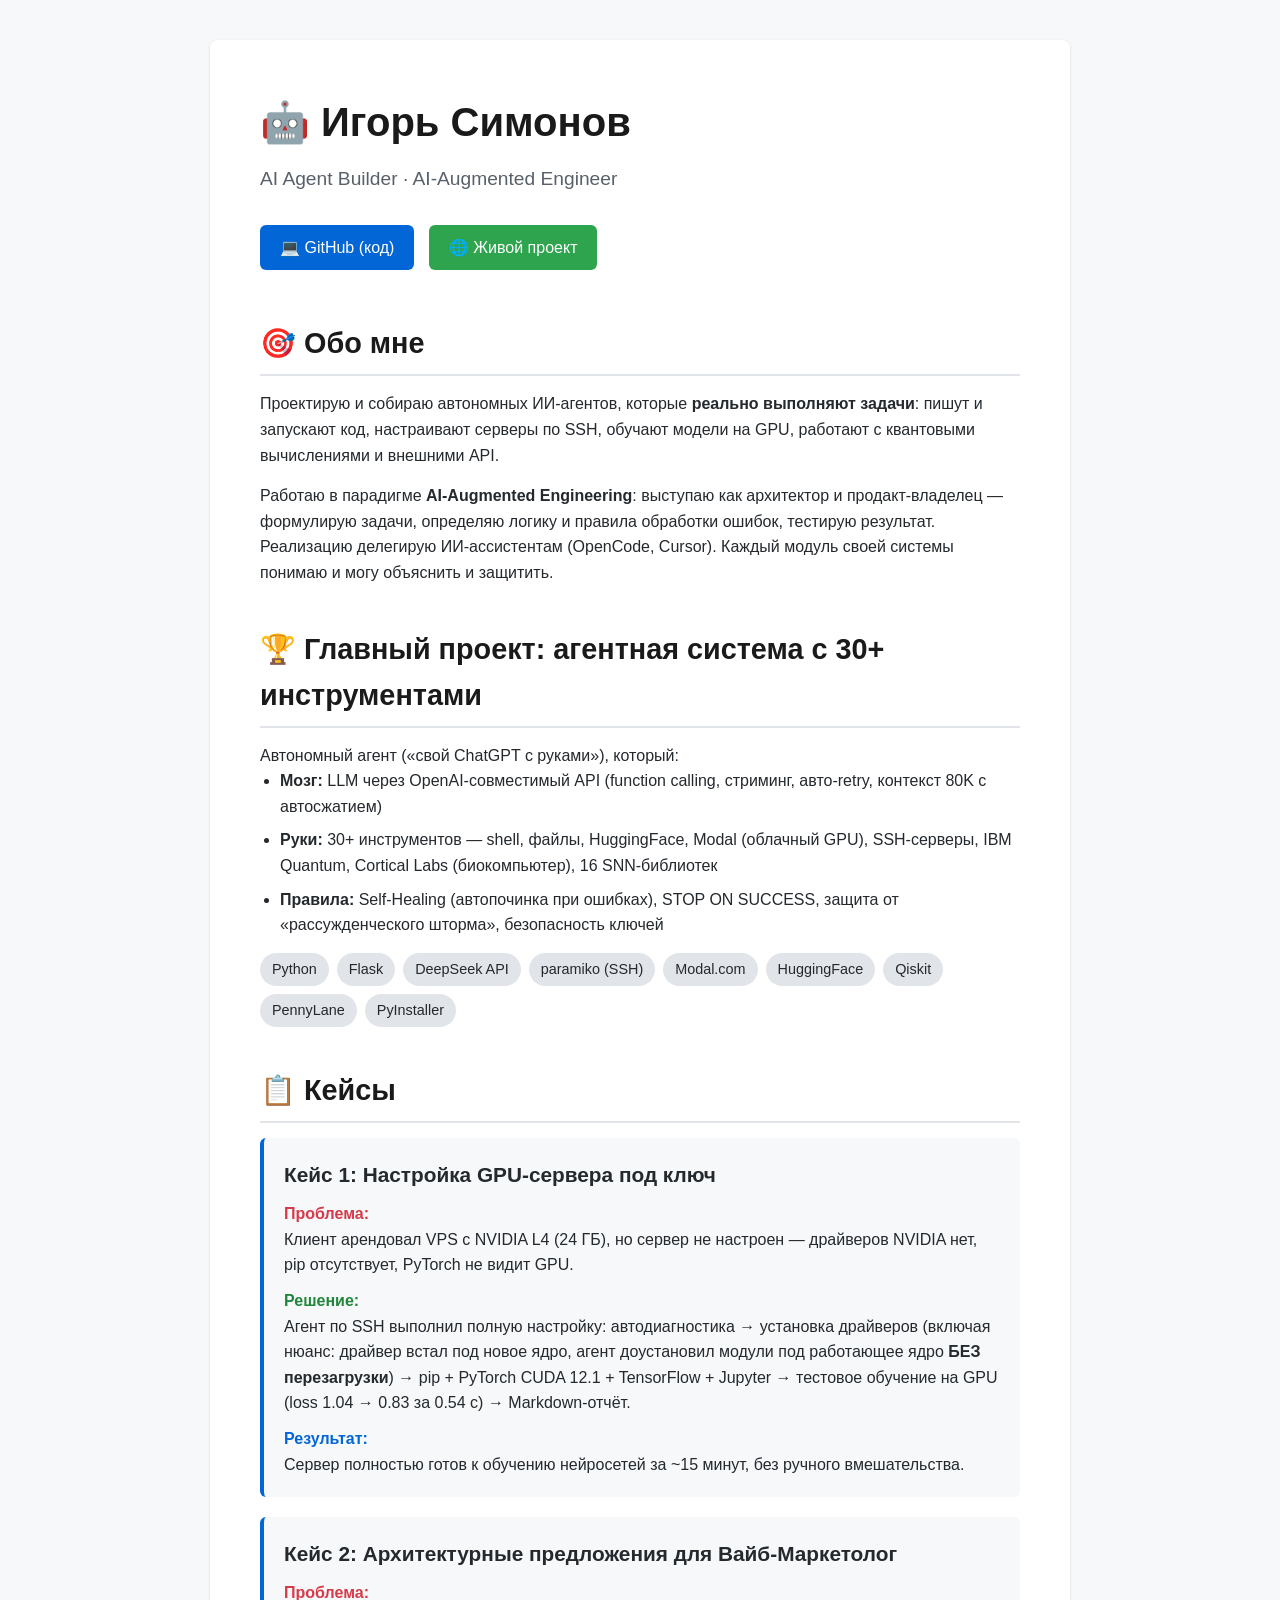
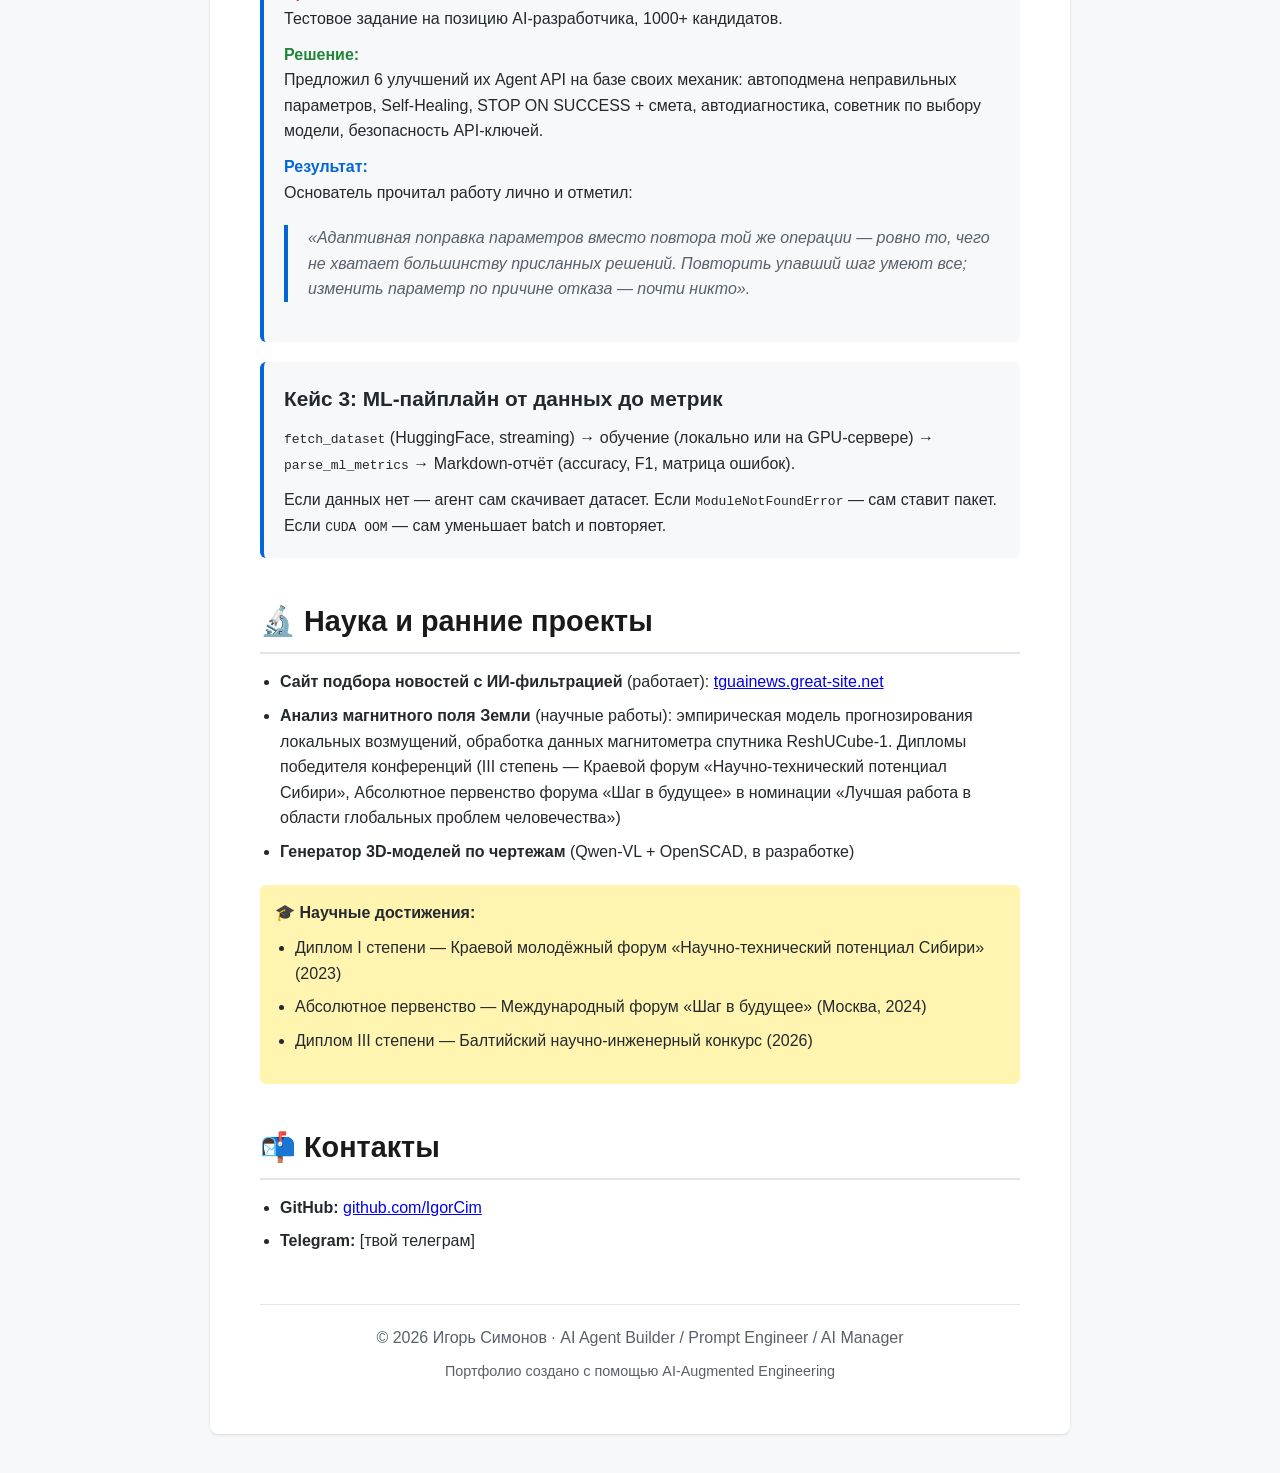
==== index.html @ d9178c5d "Добавить страницу портфолио" ====
<!DOCTYPE html>
<html lang="ru">
<head>
<meta charset="UTF-8">
<meta name="viewport" content="width=device-width, initial-scale=1.0">
<title>Игорь Симонов — AI Agent Builder</title>
<style>
* { margin: 0; padding: 0; box-sizing: border-box; }
body {
    font-family: -apple-system, BlinkMacSystemFont, 'Segoe UI', Roboto, sans-serif;
    line-height: 1.6;
    color: #24292e;
    max-width: 900px;
    margin: 0 auto;
    padding: 40px 20px;
    background: #f6f8fa;
}
.container { background: white; padding: 50px; border-radius: 8px; box-shadow: 0 1px 3px rgba(0,0,0,0.12); }
h1 { font-size: 2.5em; margin-bottom: 10px; color: #1a1a1a; }
h2 { font-size: 1.8em; margin-top: 40px; margin-bottom: 15px; padding-bottom: 8px; border-bottom: 2px solid #e1e4e8; color: #1a1a1a; }
h3 { font-size: 1.3em; margin-top: 25px; margin-bottom: 10px; color: #24292e; }
.subtitle { font-size: 1.2em; color: #586069; margin-bottom: 30px; }
.links { margin-bottom: 30px; }
.links a {
    display: inline-block;
    background: #0366d6;
    color: white;
    padding: 10px 20px;
    border-radius: 6px;
    text-decoration: none;
    margin-right: 10px;
    margin-bottom: 10px;
    font-weight: 500;
}
.links a:hover { background: #0256c4; }
.links a.secondary { background: #2ea44f; }
.links a.secondary:hover { background: #279042; }
.case {
    background: #f6f8fa;
    padding: 20px;
    border-radius: 6px;
    margin-bottom: 20px;
    border-left: 4px solid #0366d6;
}
.case h3 { margin-top: 0; }
.problem { font-weight: 600; color: #d73a49; }
.solution { font-weight: 600; color: #22863a; }
.result { font-weight: 600; color: #0366d6; }
blockquote {
    border-left: 4px solid #0366d6;
    padding-left: 20px;
    margin: 20px 0;
    color: #586069;
    font-style: italic;
}
ul { margin-left: 20px; margin-bottom: 15px; }
li { margin-bottom: 8px; }
.tools {
    display: flex;
    flex-wrap: wrap;
    gap: 8px;
    margin: 15px 0;
}
.tool {
    background: #e1e4e8;
    padding: 5px 12px;
    border-radius: 20px;
    font-size: 0.9em;
}
.science {
    background: #fff5b1;
    padding: 15px;
    border-radius: 6px;
    margin-top: 20px;
}
footer { margin-top: 50px; padding-top: 20px; border-top: 1px solid #e1e4e8; color: #586069; text-align: center; }
</style>
</head>
<body>
<div class="container">

<h1>🤖 Игорь Симонов</h1>
<p class="subtitle">AI Agent Builder · AI-Augmented Engineer</p>

<div class="links">
    <a href="https://github.com/IgorCim/ai-agent-system" target="_blank">💻 GitHub (код)</a>
    <a href="https://tguainews.great-site.net" target="_blank" class="secondary">🌐 Живой проект</a>
</div>

<h2>🎯 Обо мне</h2>
<p>Проектирую и собираю автономных ИИ-агентов, которые <strong>реально выполняют задачи</strong>: пишут и запускают код, настраивают серверы по SSH, обучают модели на GPU, работают с квантовыми вычислениями и внешними API.</p>
<p style="margin-top: 15px;">Работаю в парадигме <strong>AI-Augmented Engineering</strong>: выступаю как архитектор и продакт-владелец — формулирую задачи, определяю логику и правила обработки ошибок, тестирую результат. Реализацию делегирую ИИ-ассистентам (OpenCode, Cursor). Каждый модуль своей системы понимаю и могу объяснить и защитить.</p>

<h2>🏆 Главный проект: агентная система с 30+ инструментами</h2>
<p>Автономный агент («свой ChatGPT с руками»), который:</p>
<ul>
    <li><strong>Мозг:</strong> LLM через OpenAI-совместимый API (function calling, стриминг, авто-retry, контекст 80K с автосжатием)</li>
    <li><strong>Руки:</strong> 30+ инструментов — shell, файлы, HuggingFace, Modal (облачный GPU), SSH-серверы, IBM Quantum, Cortical Labs (биокомпьютер), 16 SNN-библиотек</li>
    <li><strong>Правила:</strong> Self-Healing (автопочинка при ошибках), STOP ON SUCCESS, защита от «рассужденческого шторма», безопасность ключей</li>
</ul>

<div class="tools">
    <span class="tool">Python</span>
    <span class="tool">Flask</span>
    <span class="tool">DeepSeek API</span>
    <span class="tool">paramiko (SSH)</span>
    <span class="tool">Modal.com</span>
    <span class="tool">HuggingFace</span>
    <span class="tool">Qiskit</span>
    <span class="tool">PennyLane</span>
    <span class="tool">PyInstaller</span>
</div>

<h2>📋 Кейсы</h2>

<div class="case">
    <h3>Кейс 1: Настройка GPU-сервера под ключ</h3>
    <p class="problem">Проблема:</p>
    <p>Клиент арендовал VPS с NVIDIA L4 (24 ГБ), но сервер не настроен — драйверов NVIDIA нет, pip отсутствует, PyTorch не видит GPU.</p>
    <p class="solution" style="margin-top: 10px;">Решение:</p>
    <p>Агент по SSH выполнил полную настройку: автодиагностика → установка драйверов (включая нюанс: драйвер встал под новое ядро, агент доустановил модули под работающее ядро <strong>БЕЗ перезагрузки</strong>) → pip + PyTorch CUDA 12.1 + TensorFlow + Jupyter → тестовое обучение на GPU (loss 1.04 → 0.83 за 0.54 с) → Markdown-отчёт.</p>
    <p class="result" style="margin-top: 10px;">Результат:</p>
    <p>Сервер полностью готов к обучению нейросетей за ~15 минут, без ручного вмешательства.</p>
</div>

<div class="case">
    <h3>Кейс 2: Архитектурные предложения для Вайб-Маркетолог</h3>
    <p class="problem">Проблема:</p>
    <p>Тестовое задание на позицию AI-разработчика, 1000+ кандидатов.</p>
    <p class="solution" style="margin-top: 10px;">Решение:</p>
    <p>Предложил 6 улучшений их Agent API на базе своих механик: автоподмена неправильных параметров, Self-Healing, STOP ON SUCCESS + смета, автодиагностика, советник по выбору модели, безопасность API-ключей.</p>
    <p class="result" style="margin-top: 10px;">Результат:</p>
    <p>Основатель прочитал работу лично и отметил:</p>
    <blockquote>«Адаптивная поправка параметров вместо повтора той же операции — ровно то, чего не хватает большинству присланных решений. Повторить упавший шаг умеют все; изменить параметр по причине отказа — почти никто».</blockquote>
</div>

<div class="case">
    <h3>Кейс 3: ML-пайплайн от данных до метрик</h3>
    <p><code>fetch_dataset</code> (HuggingFace, streaming) → обучение (локально или на GPU-сервере) → <code>parse_ml_metrics</code> → Markdown-отчёт (accuracy, F1, матрица ошибок).</p>
    <p style="margin-top: 10px;">Если данных нет — агент сам скачивает датасет. Если <code>ModuleNotFoundError</code> — сам ставит пакет. Если <code>CUDA OOM</code> — сам уменьшает batch и повторяет.</p>
</div>

<h2>🔬 Наука и ранние проекты</h2>
<ul>
    <li><strong>Сайт подбора новостей с ИИ-фильтрацией</strong> (работает): <a href="https://tguainews.great-site.net" target="_blank">tguainews.great-site.net</a></li>
    <li><strong>Анализ магнитного поля Земли</strong> (научные работы): эмпирическая модель прогнозирования локальных возмущений, обработка данных магнитометра спутника ReshUCube-1. Дипломы победителя конференций (III степень — Краевой форум «Научно-технический потенциал Сибири», Абсолютное первенство форума «Шаг в будущее» в номинации «Лучшая работа в области глобальных проблем человечества»)</li>
    <li><strong>Генератор 3D-моделей по чертежам</strong> (Qwen-VL + OpenSCAD, в разработке)</li>
</ul>

<div class="science">
    <strong>🎓 Научные достижения:</strong>
    <ul style="margin-top: 10px;">
        <li>Диплом I степени — Краевой молодёжный форум «Научно-технический потенциал Сибири» (2023)</li>
        <li>Абсолютное первенство — Международный форум «Шаг в будущее» (Москва, 2024)</li>
        <li>Диплом III степени — Балтийский научно-инженерный конкурс (2026)</li>
    </ul>
</div>

<h2>📬 Контакты</h2>
<ul>
    <li><strong>GitHub:</strong> <a href="https://github.com/IgorCim">github.com/IgorCim</a></li>
    <li><strong>Telegram:</strong> [твой телеграм]</li>
</ul>

<footer>
    <p>© 2026 Игорь Симонов · AI Agent Builder / Prompt Engineer / AI Manager </p>
    <p style="margin-top: 10px; font-size: 0.9em;">Портфолио создано с помощью AI-Augmented Engineering</p>
</footer>

</div>
</body>
</html>
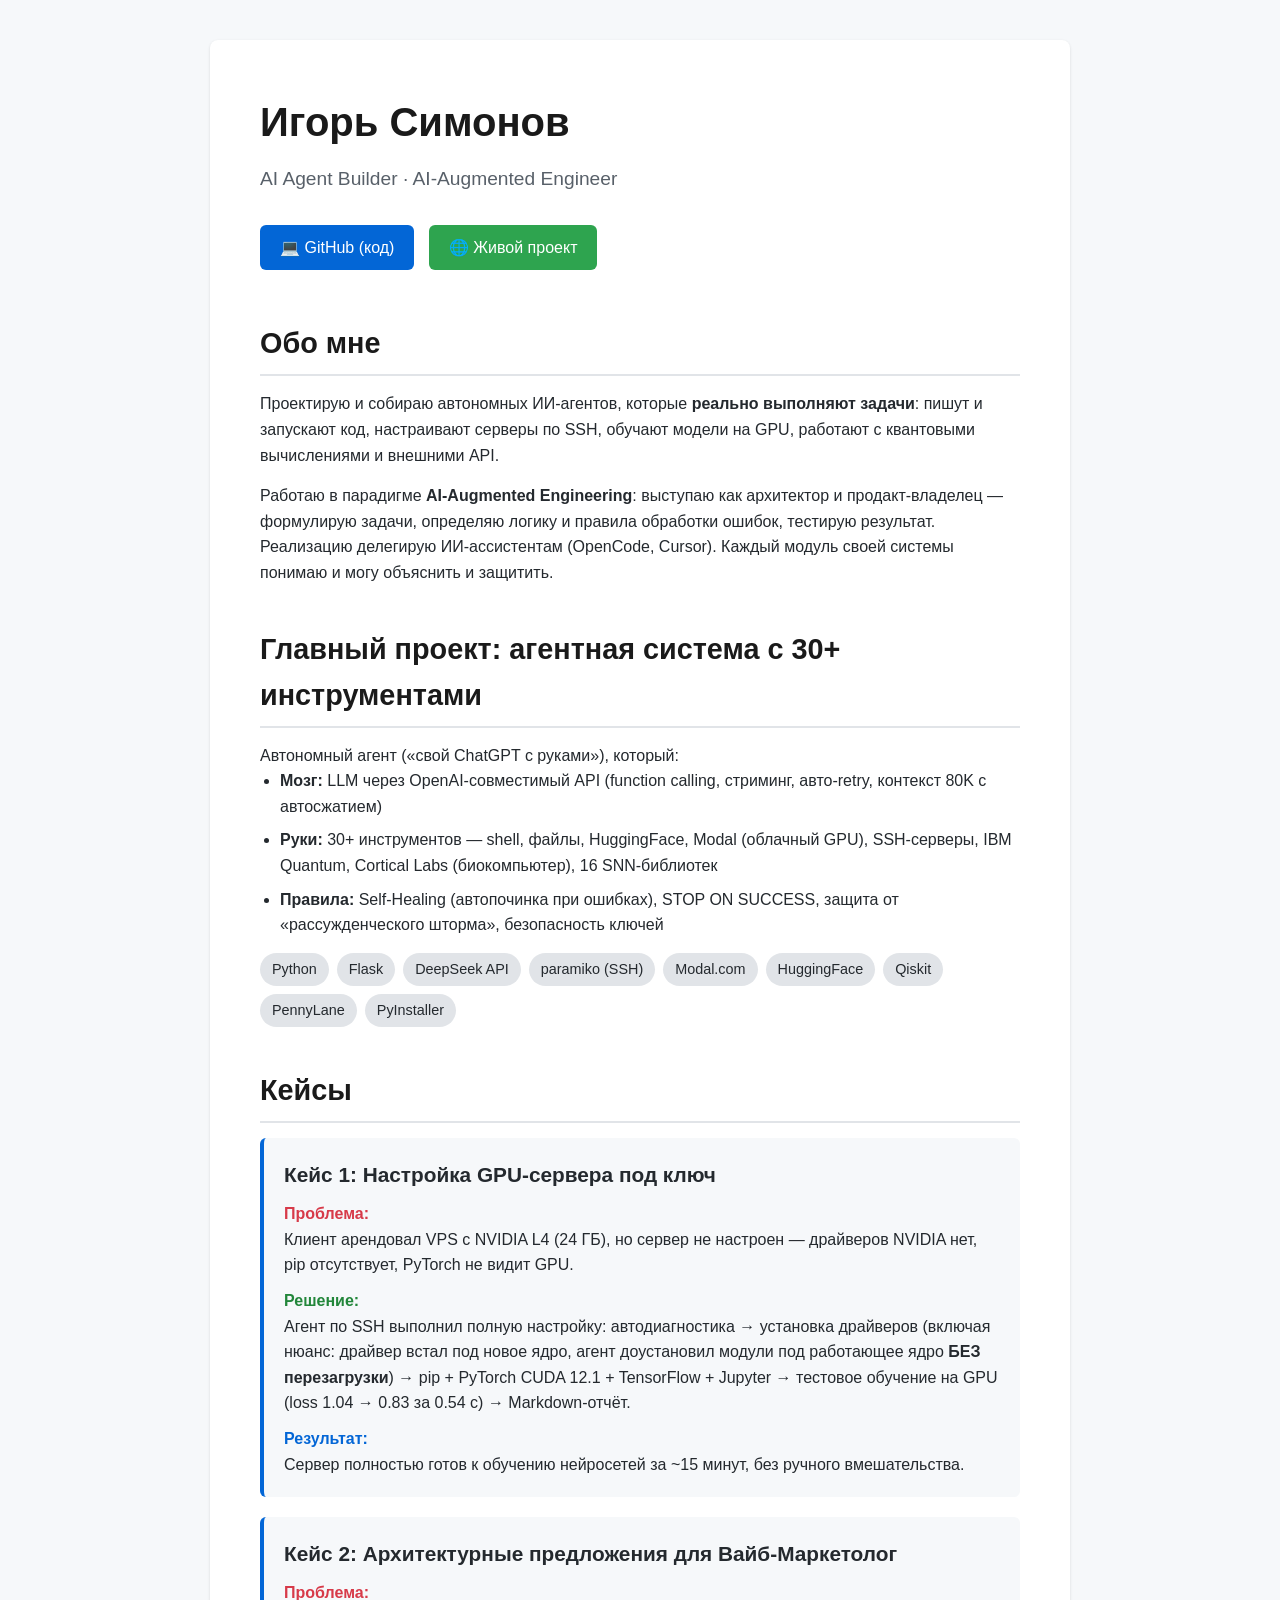
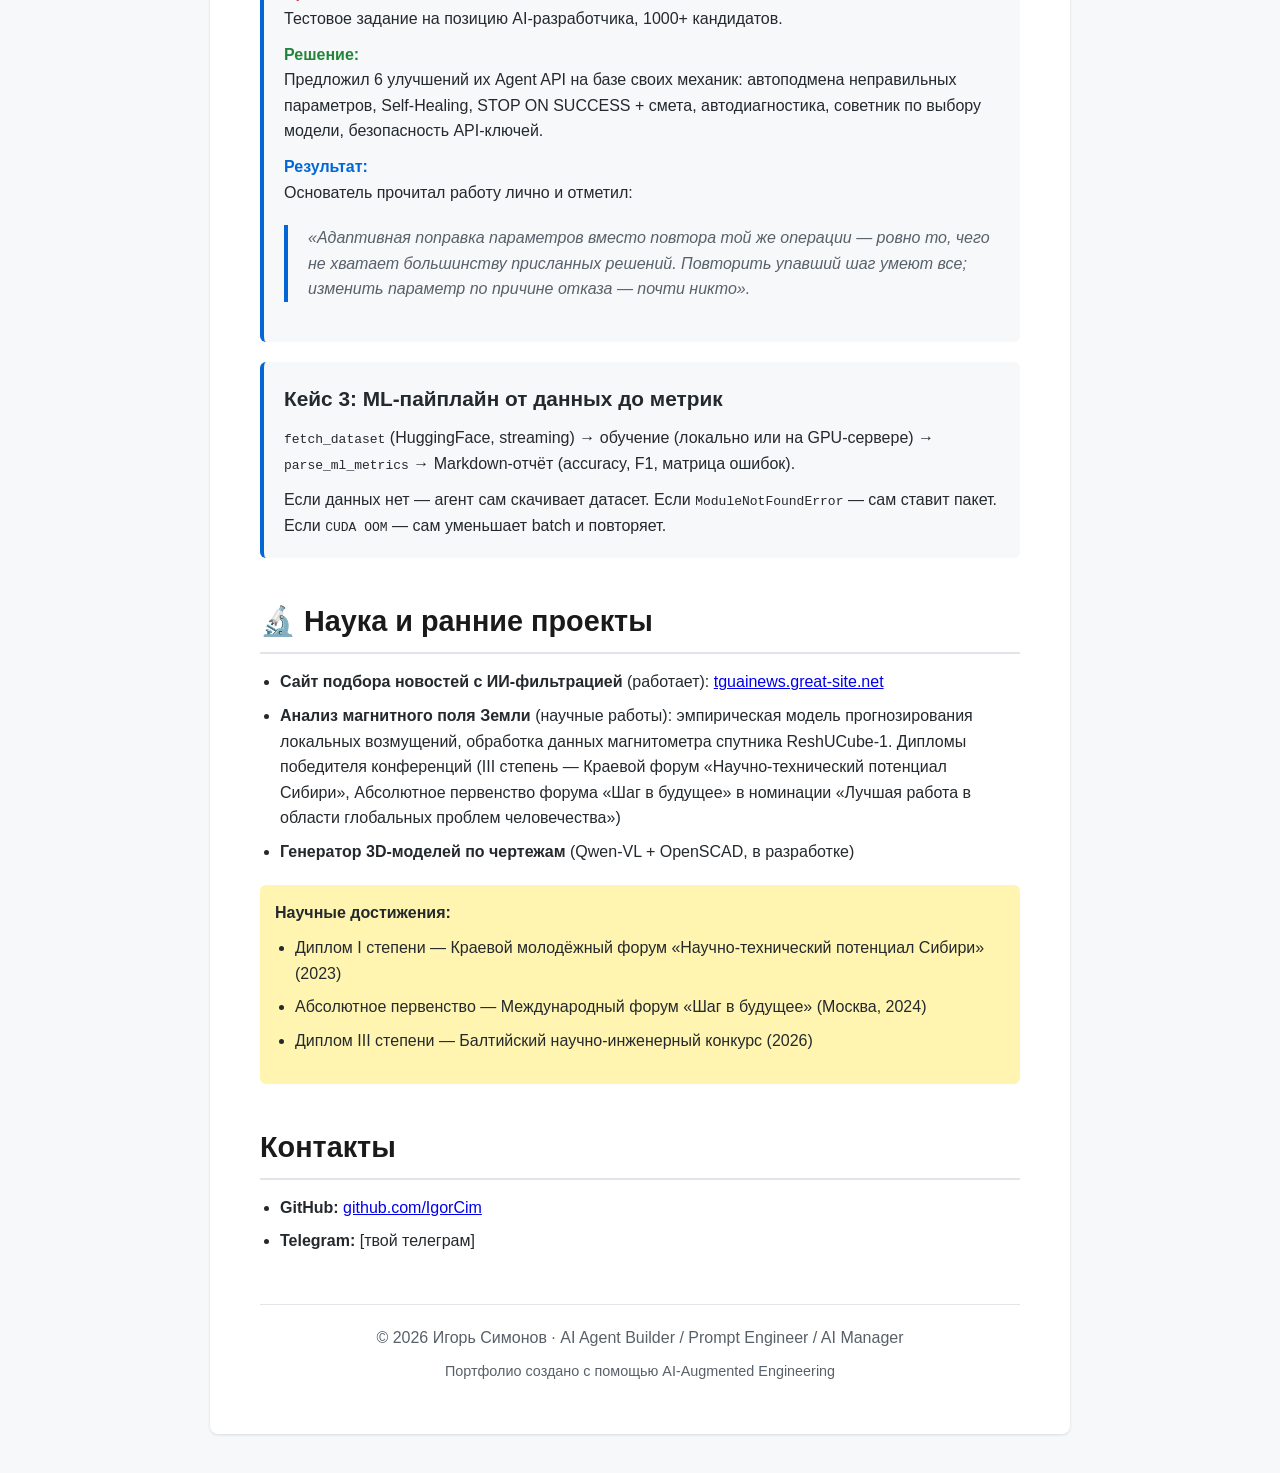
==== commit 3898d318: "Update index.html" ====
--- a/index.html
+++ b/index.html
@@ -79,7 +79,7 @@
 <body>
 <div class="container">
 
-<h1>🤖 Игорь Симонов</h1>
+<h1> Игорь Симонов</h1>
 <p class="subtitle">AI Agent Builder · AI-Augmented Engineer</p>
 
 <div class="links">
@@ -87,11 +87,11 @@
     <a href="https://tguainews.great-site.net" target="_blank" class="secondary">🌐 Живой проект</a>
 </div>
 
-<h2>🎯 Обо мне</h2>
+<h2> Обо мне</h2>
 <p>Проектирую и собираю автономных ИИ-агентов, которые <strong>реально выполняют задачи</strong>: пишут и запускают код, настраивают серверы по SSH, обучают модели на GPU, работают с квантовыми вычислениями и внешними API.</p>
 <p style="margin-top: 15px;">Работаю в парадигме <strong>AI-Augmented Engineering</strong>: выступаю как архитектор и продакт-владелец — формулирую задачи, определяю логику и правила обработки ошибок, тестирую результат. Реализацию делегирую ИИ-ассистентам (OpenCode, Cursor). Каждый модуль своей системы понимаю и могу объяснить и защитить.</p>
 
-<h2>🏆 Главный проект: агентная система с 30+ инструментами</h2>
+<h2> Главный проект: агентная система с 30+ инструментами</h2>
 <p>Автономный агент («свой ChatGPT с руками»), который:</p>
 <ul>
     <li><strong>Мозг:</strong> LLM через OpenAI-совместимый API (function calling, стриминг, авто-retry, контекст 80K с автосжатием)</li>
@@ -111,7 +111,7 @@
     <span class="tool">PyInstaller</span>
 </div>
 
-<h2>📋 Кейсы</h2>
+<h2> Кейсы</h2>
 
 <div class="case">
     <h3>Кейс 1: Настройка GPU-сервера под ключ</h3>
@@ -148,7 +148,7 @@
 </ul>
 
 <div class="science">
-    <strong>🎓 Научные достижения:</strong>
+    <strong> Научные достижения:</strong>
     <ul style="margin-top: 10px;">
         <li>Диплом I степени — Краевой молодёжный форум «Научно-технический потенциал Сибири» (2023)</li>
         <li>Абсолютное первенство — Международный форум «Шаг в будущее» (Москва, 2024)</li>
@@ -156,7 +156,7 @@
     </ul>
 </div>
 
-<h2>📬 Контакты</h2>
+<h2> Контакты</h2>
 <ul>
     <li><strong>GitHub:</strong> <a href="https://github.com/IgorCim">github.com/IgorCim</a></li>
     <li><strong>Telegram:</strong> [твой телеграм]</li>
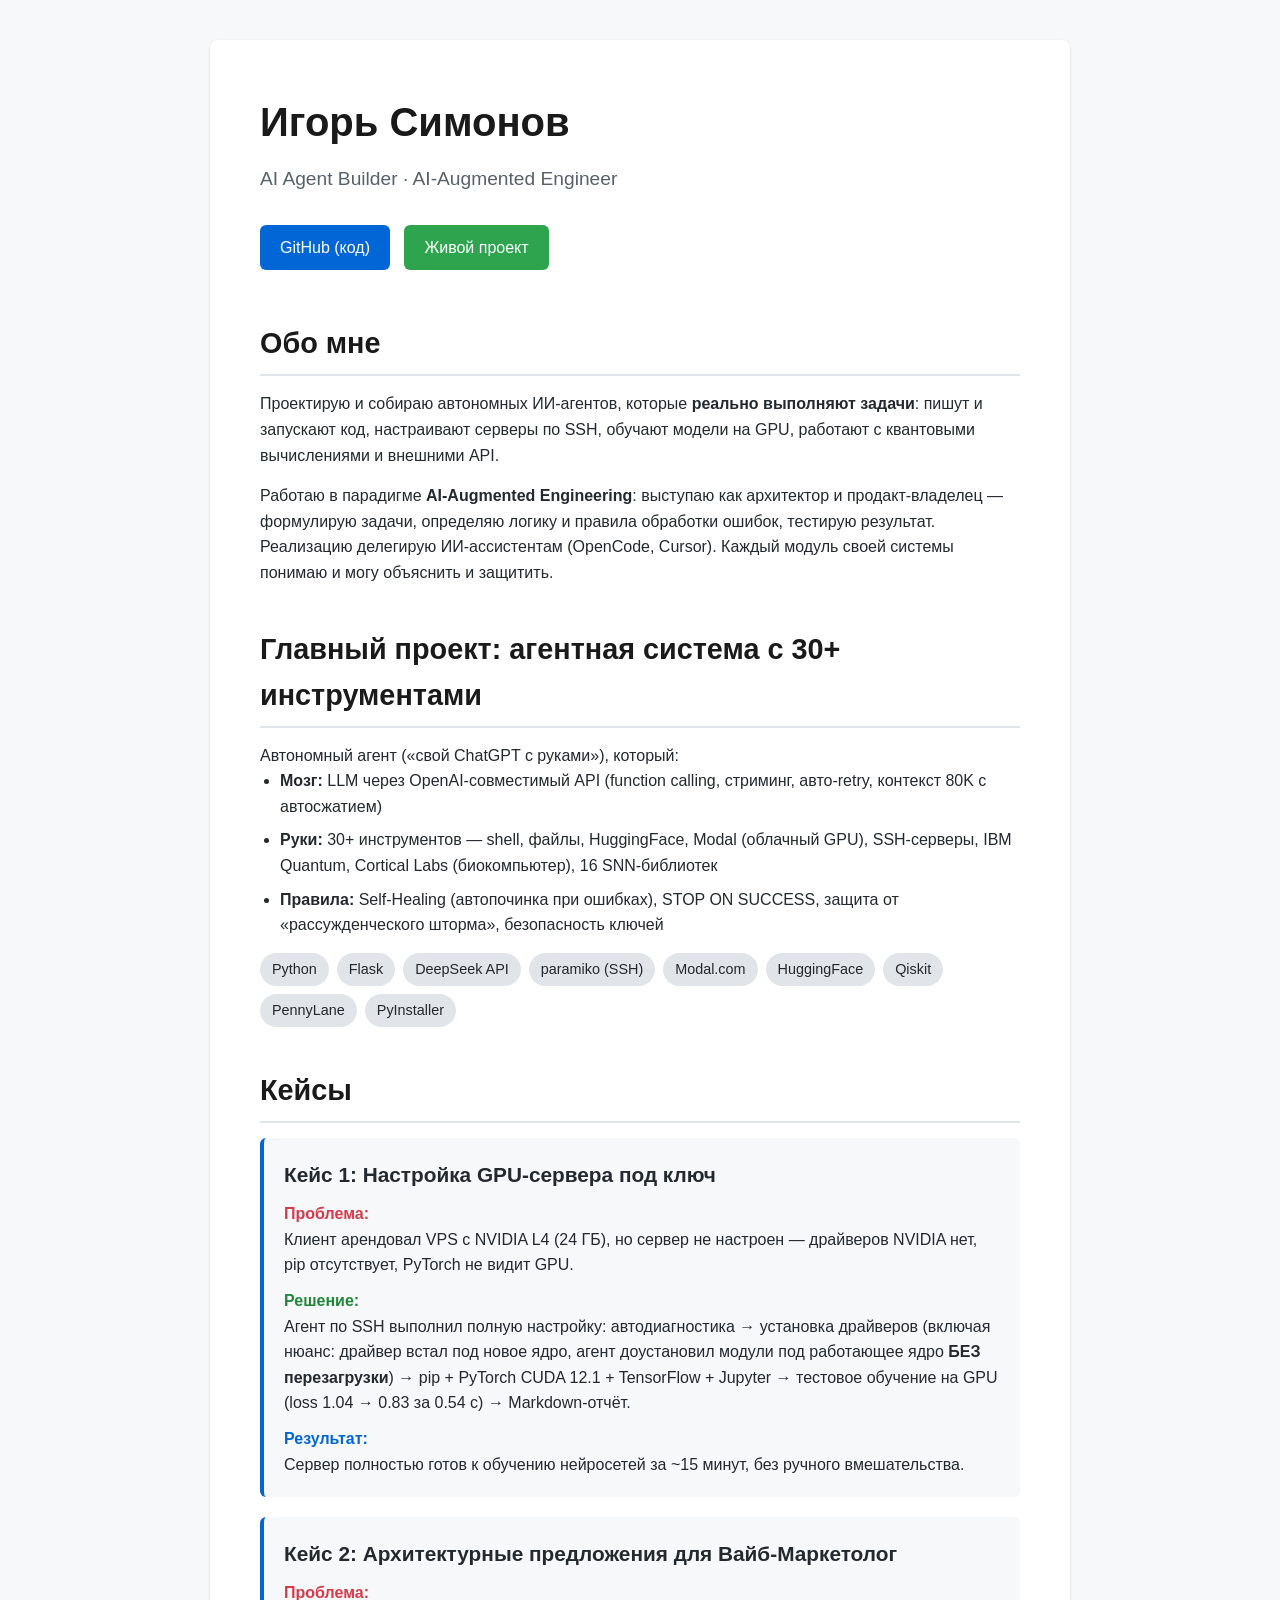
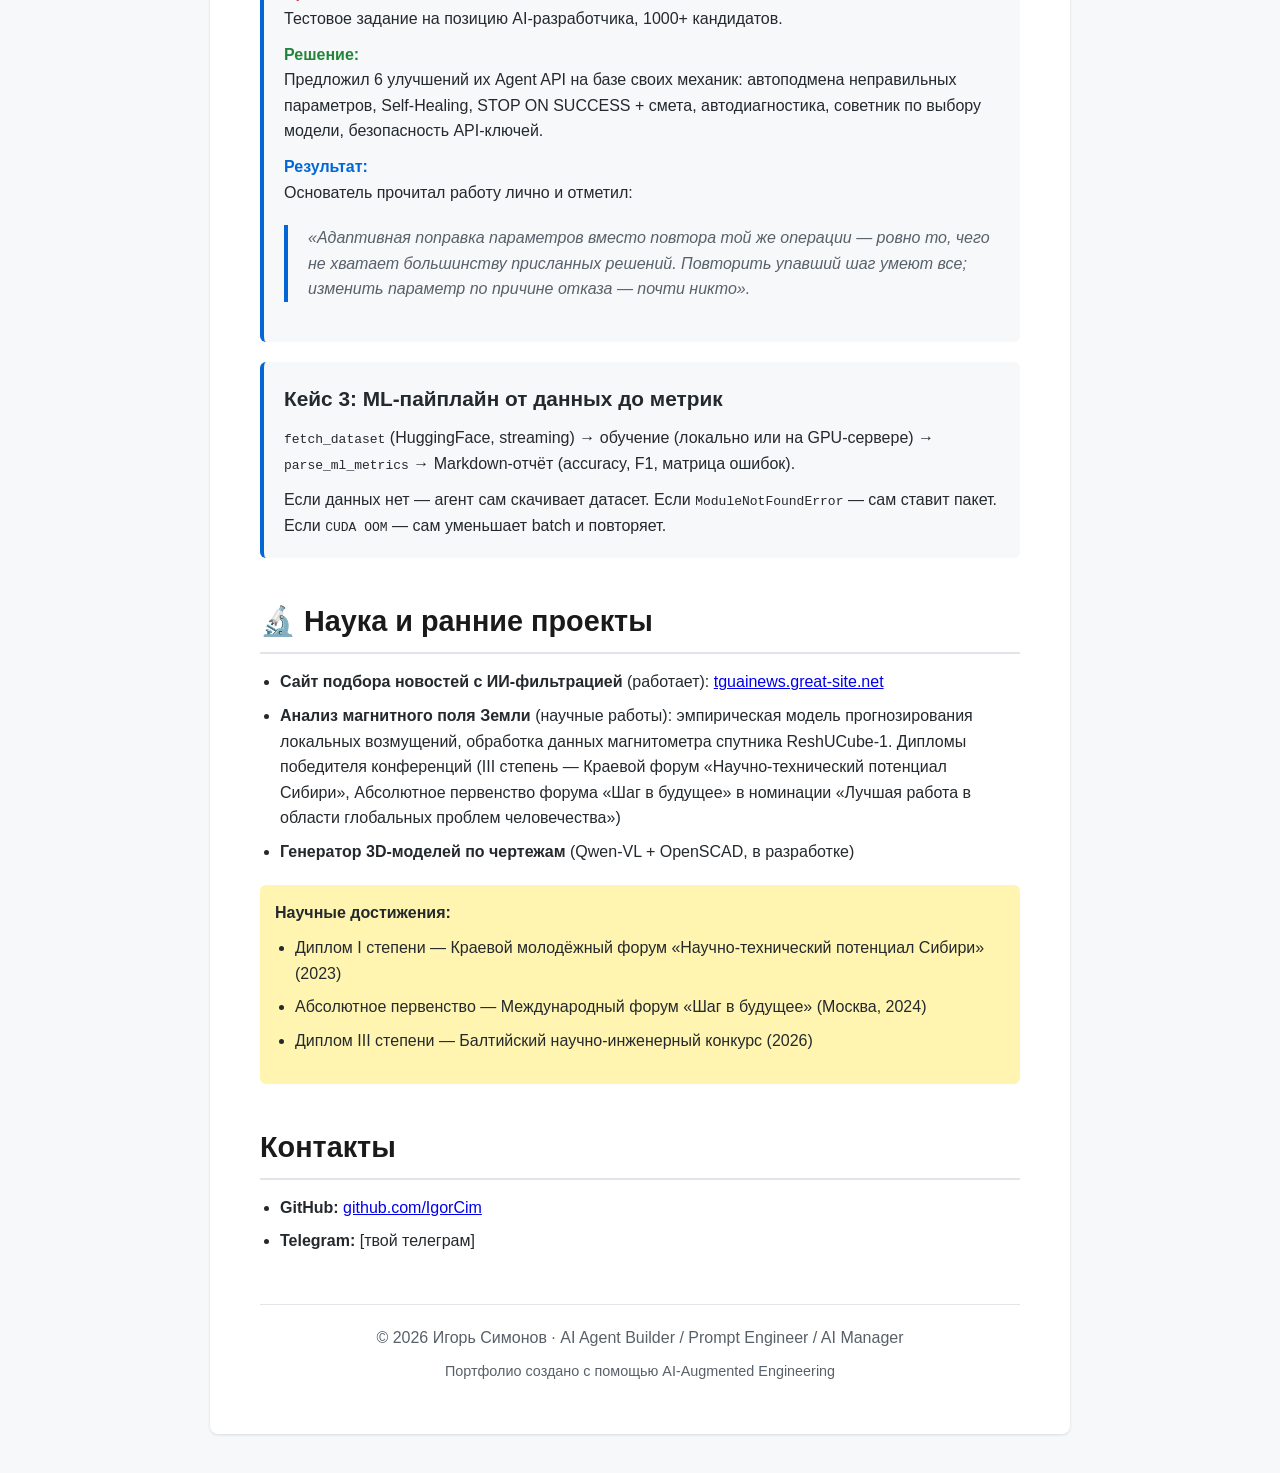
==== commit a1f8d5ec: "Update index.html" ====
--- a/index.html
+++ b/index.html
@@ -83,8 +83,8 @@
 <p class="subtitle">AI Agent Builder · AI-Augmented Engineer</p>
 
 <div class="links">
-    <a href="https://github.com/IgorCim/ai-agent-system" target="_blank">💻 GitHub (код)</a>
-    <a href="https://tguainews.great-site.net" target="_blank" class="secondary">🌐 Живой проект</a>
+    <a href="https://github.com/IgorCim/ai-agent-system" target="_blank"> GitHub (код)</a>
+    <a href="https://tguainews.great-site.net" target="_blank" class="secondary"> Живой проект</a>
 </div>
 
 <h2> Обо мне</h2>
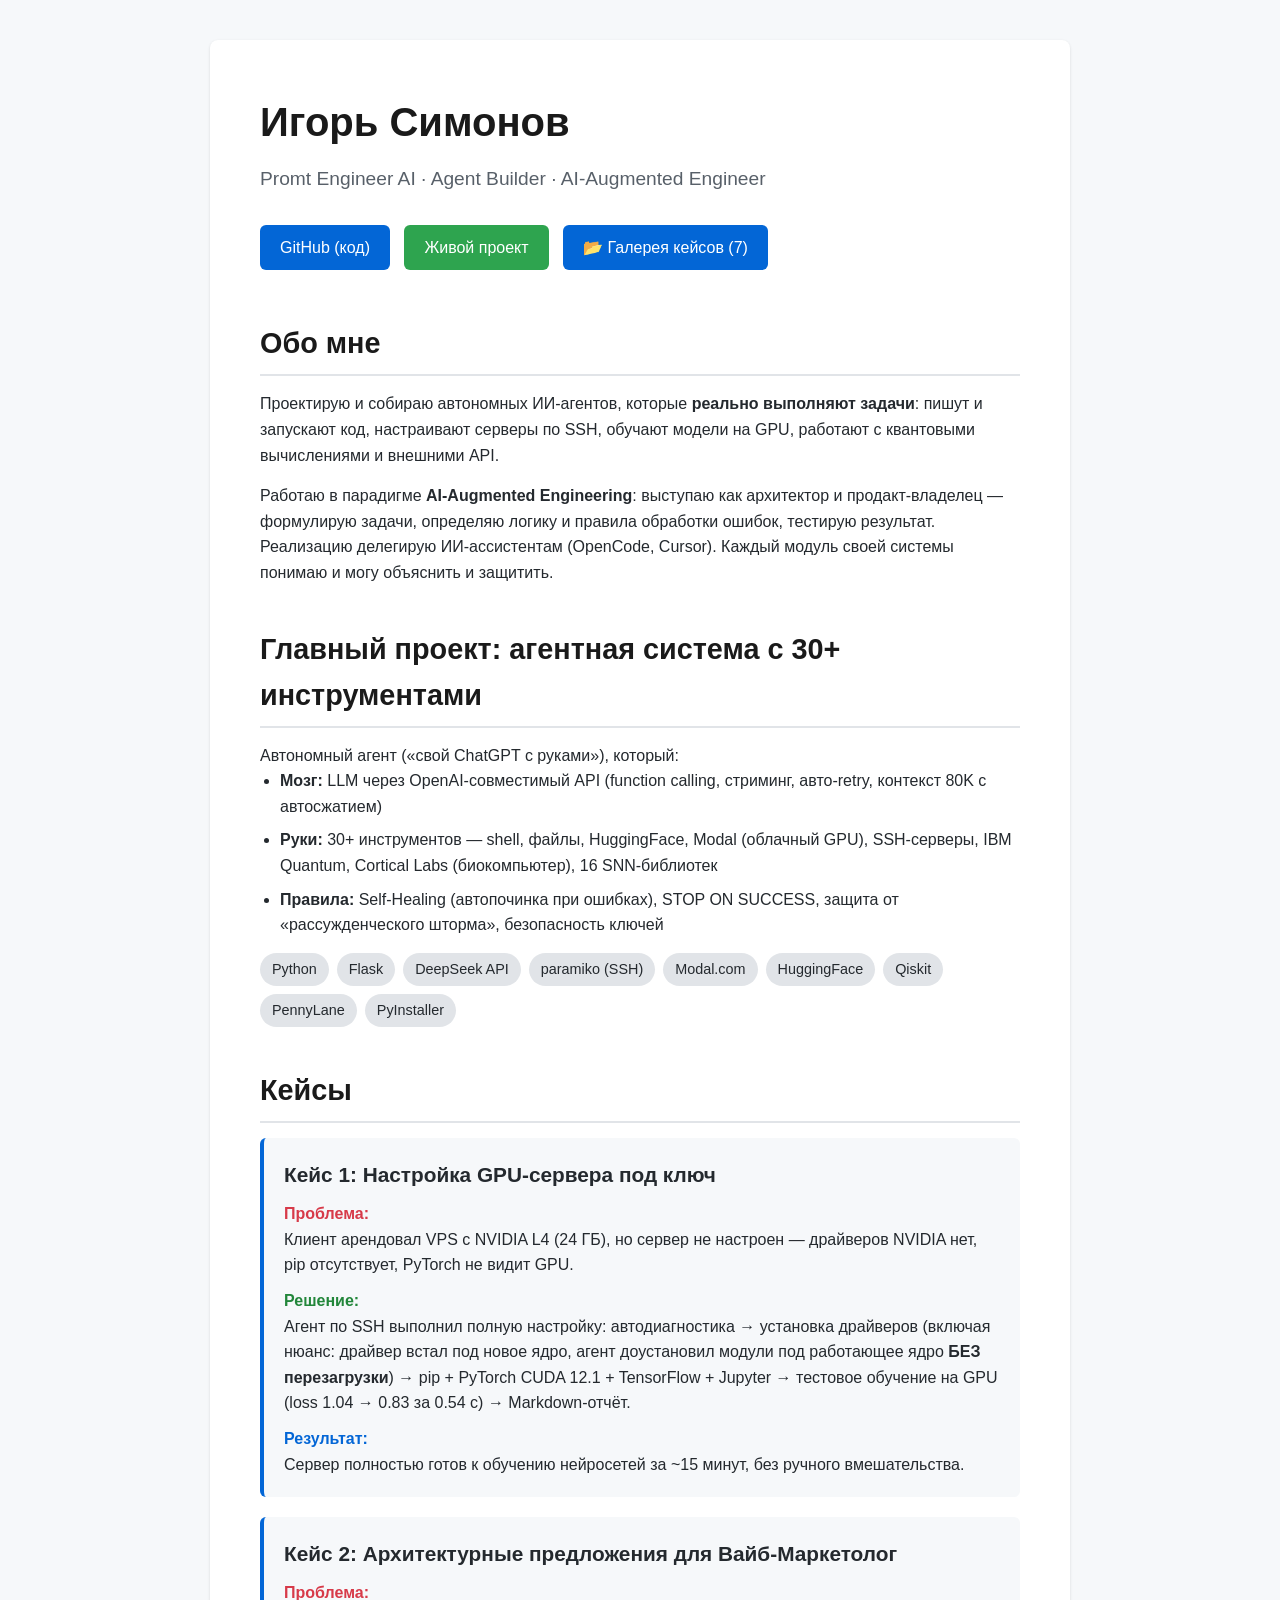
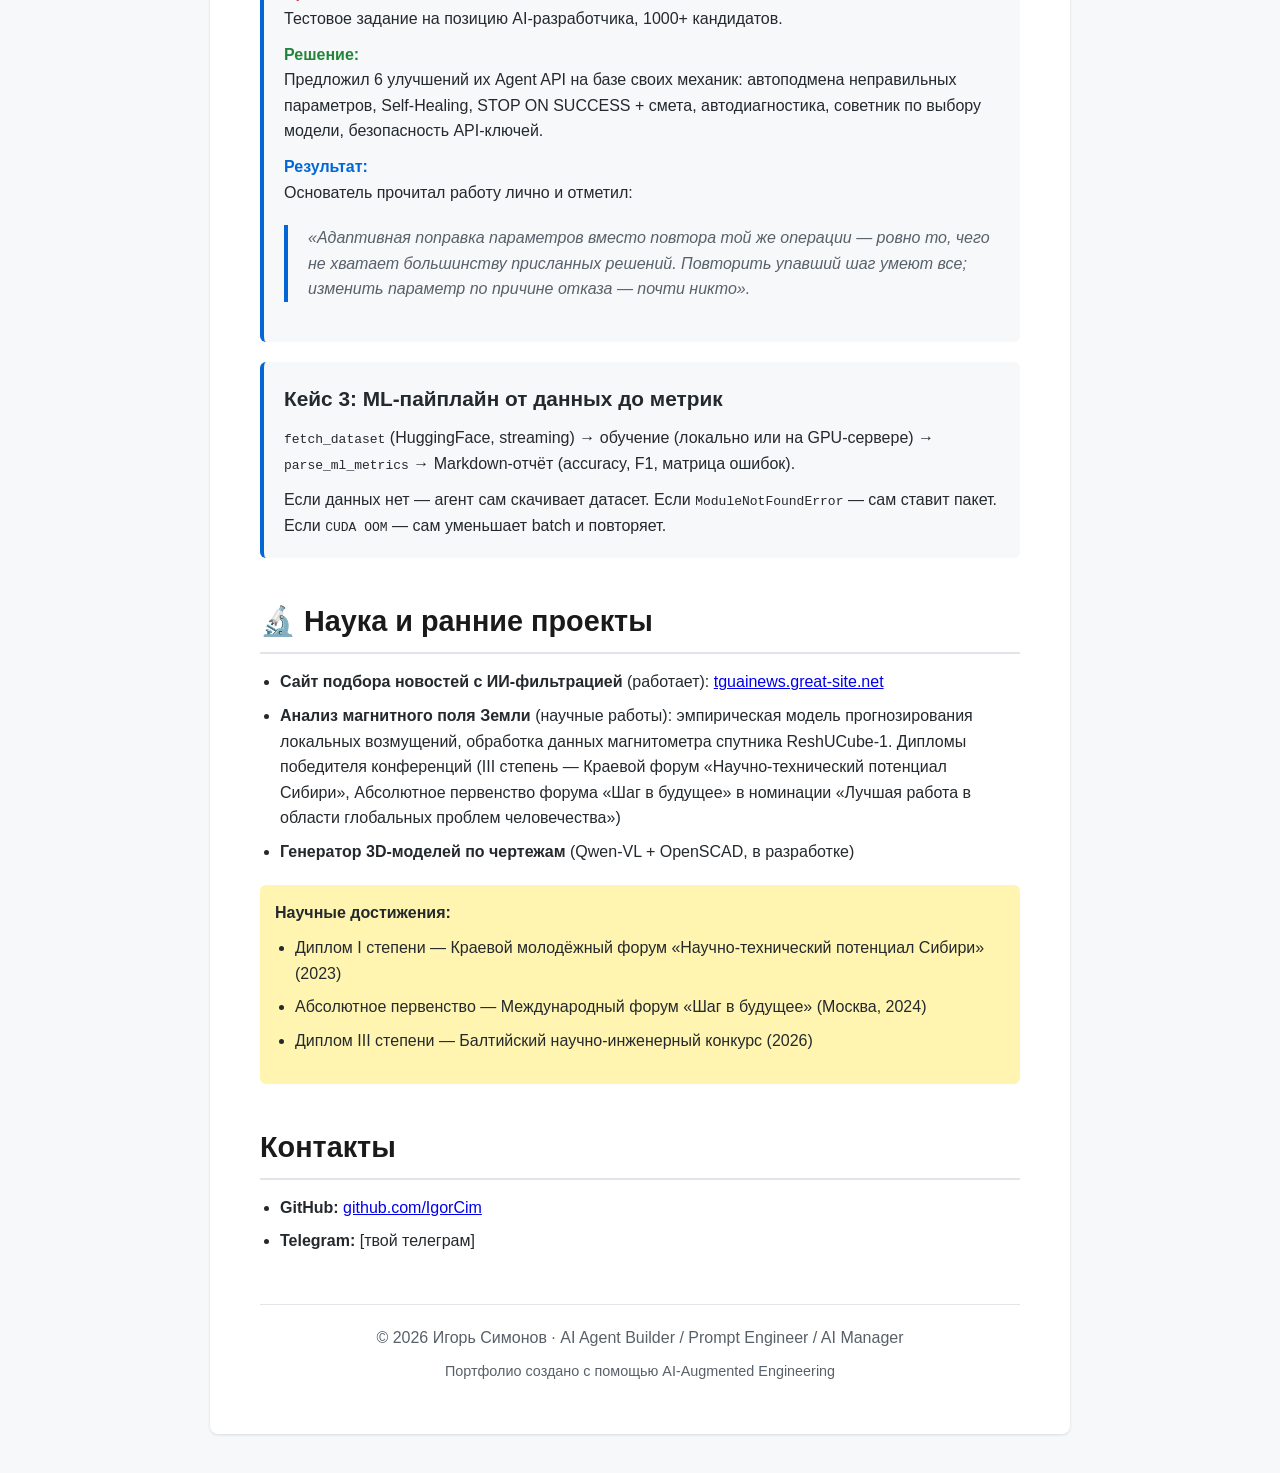
==== commit 987f80fe: "Update index.html" ====
--- a/index.html
+++ b/index.html
@@ -80,11 +80,12 @@
 <div class="container">
 
 <h1> Игорь Симонов</h1>
-<p class="subtitle">AI Agent Builder · AI-Augmented Engineer</p>
+<p class="subtitle">Promt Engineer AI · Agent Builder · AI-Augmented Engineer</p>
 
 <div class="links">
     <a href="https://github.com/IgorCim/ai-agent-system" target="_blank"> GitHub (код)</a>
     <a href="https://tguainews.great-site.net" target="_blank" class="secondary"> Живой проект</a>
+    <a href="cases.html">📂 Галерея кейсов (7)</a>
 </div>
 
 <h2> Обо мне</h2>
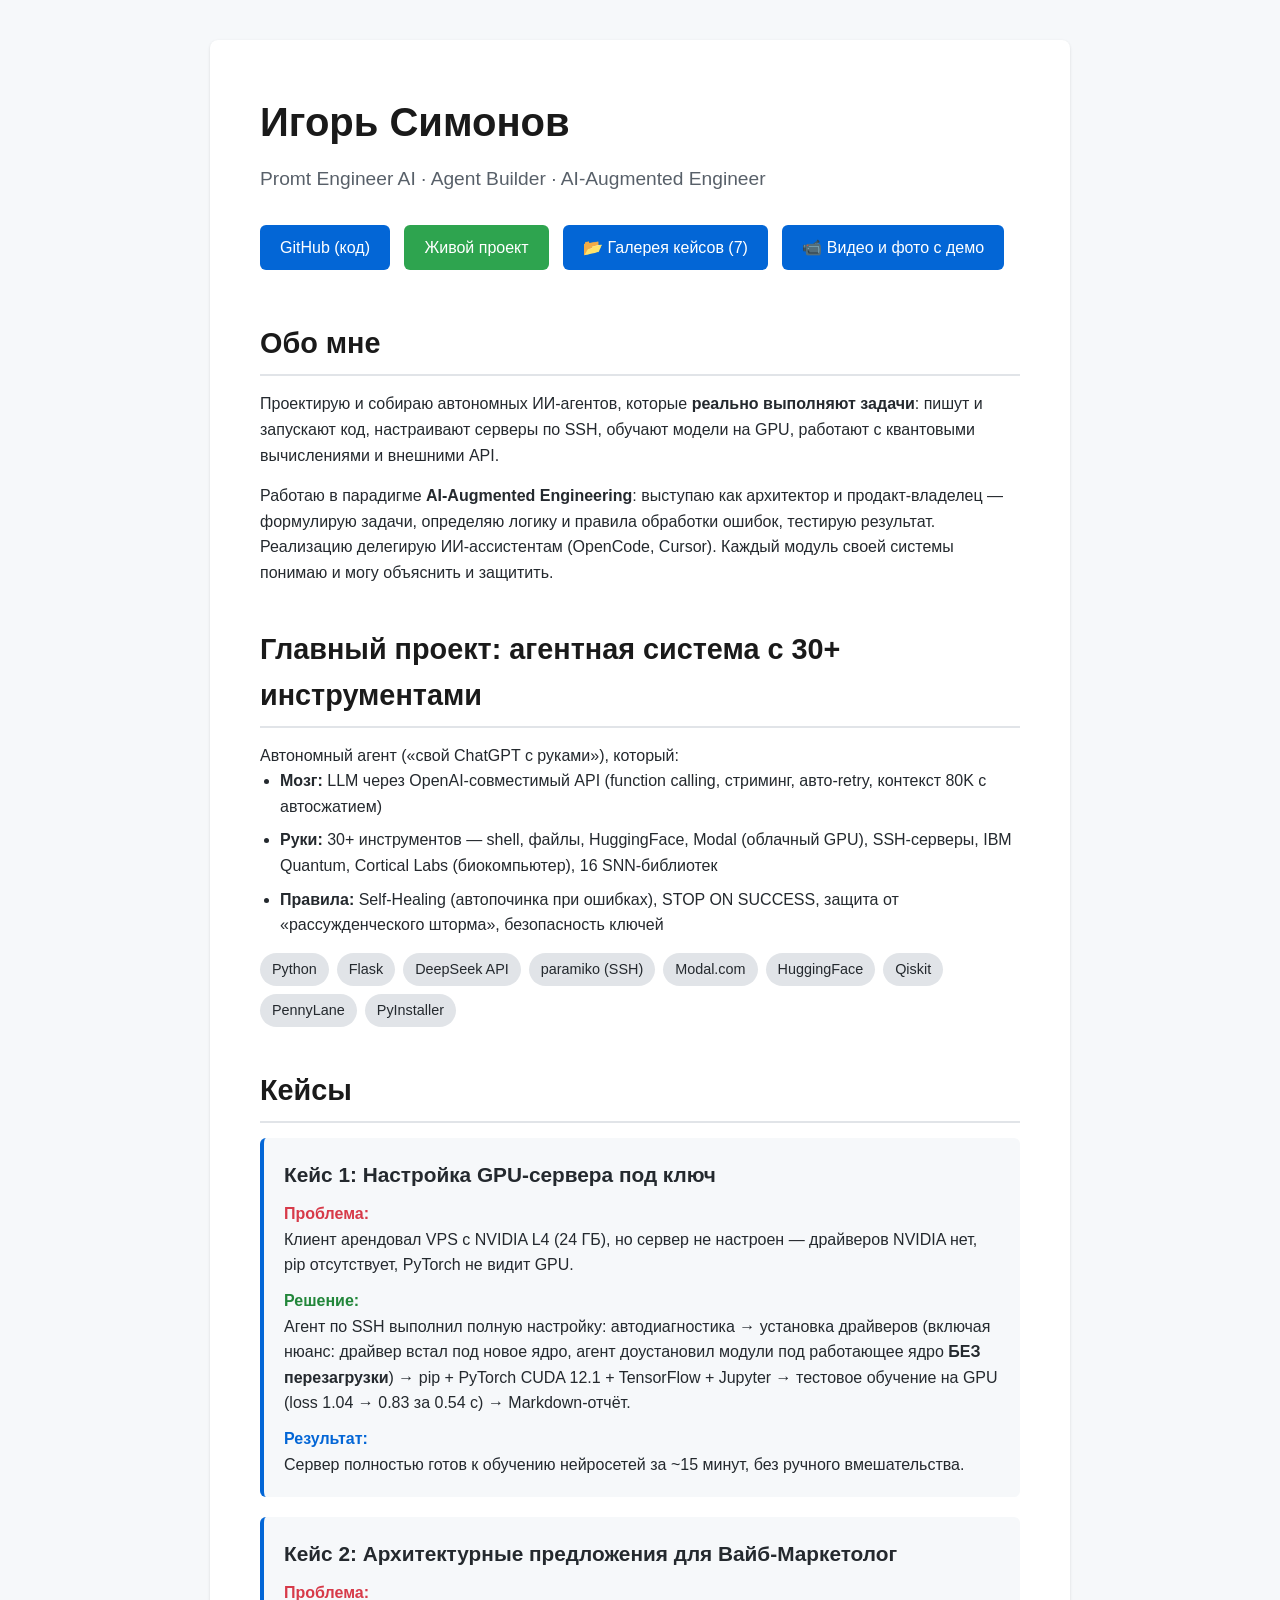
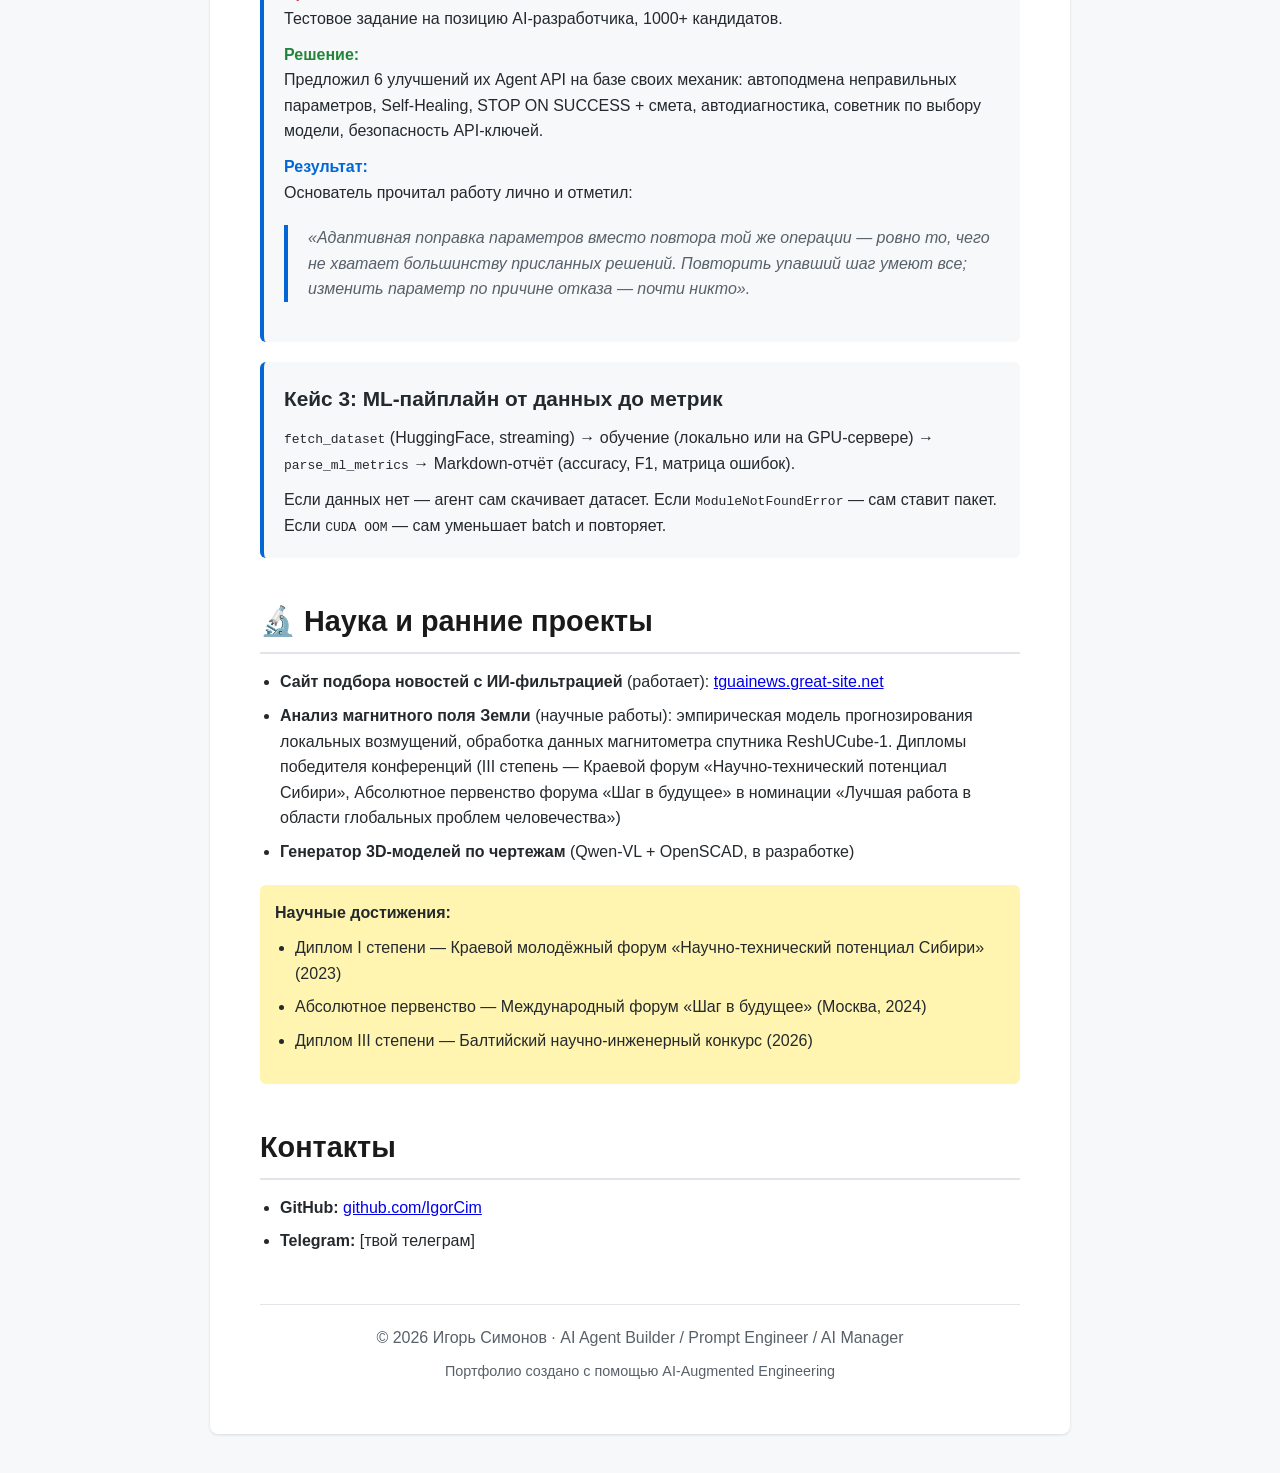
==== commit 3ecae15d: "Update index.html" ====
--- a/index.html
+++ b/index.html
@@ -86,6 +86,7 @@
     <a href="https://github.com/IgorCim/ai-agent-system" target="_blank"> GitHub (код)</a>
     <a href="https://tguainews.great-site.net" target="_blank" class="secondary"> Живой проект</a>
     <a href="cases.html">📂 Галерея кейсов (7)</a>
+    <a href="https://disk.yandex.ru/d/wm5Xi7TlVcIgvw" target="_blank">📹 Видео и фото с демо</a>
 </div>
 
 <h2> Обо мне</h2>
